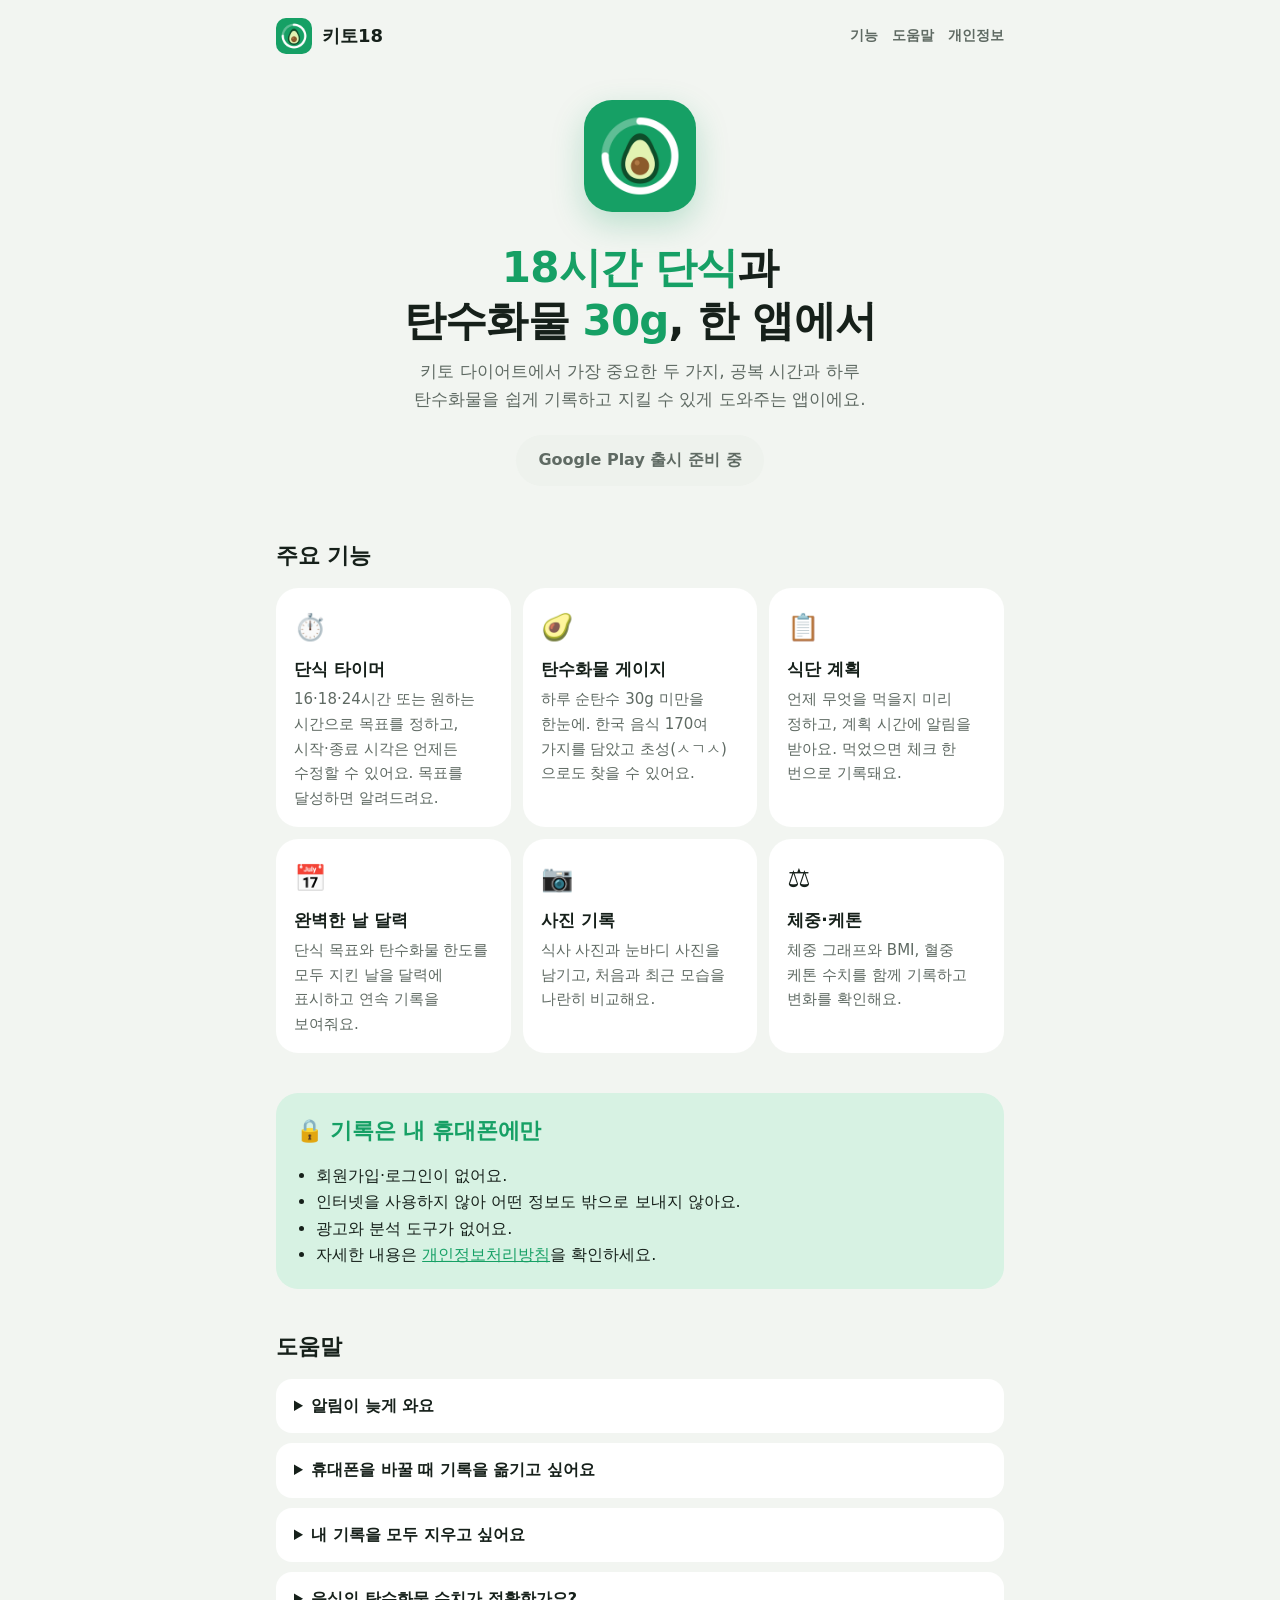
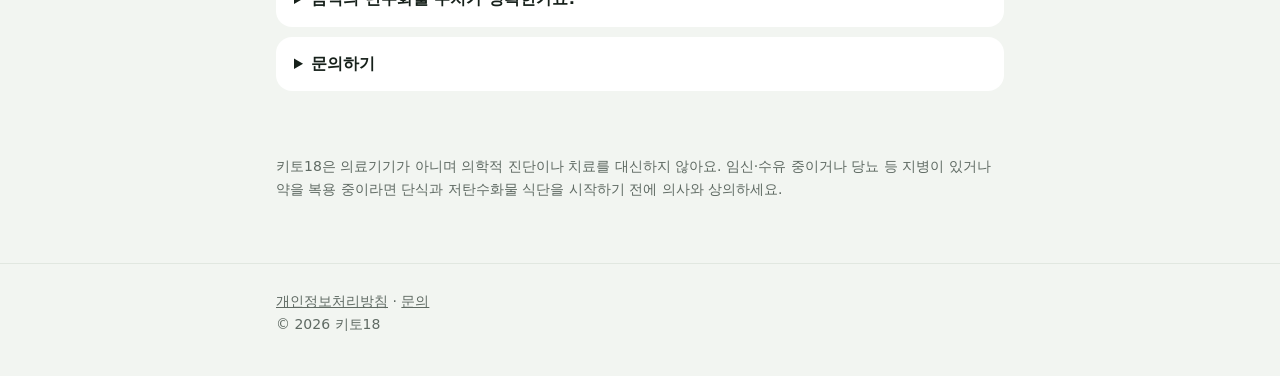
==== index.html @ cc6fd3dc "키토18 소개 페이지와 개인정보처리방침 추가 Google Play 등록용 사이트: 앱 소개, 도움말, 개인정보처리방침(한국어/영어).  Co-Authored-By: Claude O" ====
<!doctype html>
<html lang="ko">
<head>
  <meta charset="utf-8">
  <meta name="viewport" content="width=device-width, initial-scale=1">
  <title>키토18 · 18시간 단식과 탄수화물 30g</title>
  <meta name="description" content="키토18은 18시간 단식 타이머와 하루 탄수화물 30g 관리를 한 앱에서 도와주는 키토 다이어트 앱이에요. 기록은 내 휴대폰에만 저장돼요.">
  <meta property="og:title" content="키토18 · 18시간 단식과 탄수화물 30g">
  <meta property="og:description" content="단식 타이머, 탄수화물 게이지, 식단 계획, 사진 기록까지. 회원가입 없이, 기록은 내 폰에만.">
  <meta property="og:image" content="https://ilhoonseo.github.io/keto18/assets/store_icon_512.png">
  <link rel="icon" href="assets/favicon-64.png">
  <link rel="stylesheet" href="assets/style.css?v=20261026-1">
</head>
<body>
  <header class="top">
    <div class="wrap">
      <a class="brand" href="./"><img src="assets/icon-192.png" alt="">키토18</a>
      <nav>
        <a href="#features">기능</a>
        <a href="#support">도움말</a>
        <a href="privacy.html">개인정보</a>
      </nav>
    </div>
  </header>

  <main class="wrap">
    <div class="hero">
      <img class="icon" src="assets/store_icon_512.png" alt="키토18 아이콘">
      <h1><em>18시간 단식</em>과<br>탄수화물 <em>30g</em>, 한 앱에서</h1>
      <p>키토 다이어트에서 가장 중요한 두 가지, 공복 시간과 하루 탄수화물을 쉽게 기록하고 지킬 수 있게 도와주는 앱이에요.</p>
      <span class="badge soon">Google Play 출시 준비 중</span>
    </div>

    <section id="features">
      <h2>주요 기능</h2>
      <div class="grid">
        <div class="card"><div class="emo">⏱️</div><h3>단식 타이머</h3><p>16·18·24시간 또는 원하는 시간으로 목표를 정하고, 시작·종료 시각은 언제든 수정할 수 있어요. 목표를 달성하면 알려드려요.</p></div>
        <div class="card"><div class="emo">🥑</div><h3>탄수화물 게이지</h3><p>하루 순탄수 30g 미만을 한눈에. 한국 음식 170여 가지를 담았고 초성(ㅅㄱㅅ)으로도 찾을 수 있어요.</p></div>
        <div class="card"><div class="emo">📋</div><h3>식단 계획</h3><p>언제 무엇을 먹을지 미리 정하고, 계획 시간에 알림을 받아요. 먹었으면 체크 한 번으로 기록돼요.</p></div>
        <div class="card"><div class="emo">📅</div><h3>완벽한 날 달력</h3><p>단식 목표와 탄수화물 한도를 모두 지킨 날을 달력에 표시하고 연속 기록을 보여줘요.</p></div>
        <div class="card"><div class="emo">📷</div><h3>사진 기록</h3><p>식사 사진과 눈바디 사진을 남기고, 처음과 최근 모습을 나란히 비교해요.</p></div>
        <div class="card"><div class="emo">⚖️</div><h3>체중·케톤</h3><p>체중 그래프와 BMI, 혈중 케톤 수치를 함께 기록하고 변화를 확인해요.</p></div>
      </div>
    </section>

    <section>
      <div class="privacy-box">
        <h2>🔒 기록은 내 휴대폰에만</h2>
        <ul>
          <li>회원가입·로그인이 없어요.</li>
          <li>인터넷을 사용하지 않아 어떤 정보도 밖으로 보내지 않아요.</li>
          <li>광고와 분석 도구가 없어요.</li>
          <li>자세한 내용은 <a href="privacy.html">개인정보처리방침</a>을 확인하세요.</li>
        </ul>
      </div>
    </section>

    <section id="support">
      <h2>도움말</h2>
      <details>
        <summary>알림이 늦게 와요</summary>
        <p>휴대폰 설정에서 키토18의 ‘알람 및 리마인더’를 허용하면 정확한 시각에 알림이 와요. 앱의 설정 화면에서도 바로 이동할 수 있어요.</p>
      </details>
      <details>
        <summary>휴대폰을 바꿀 때 기록을 옮기고 싶어요</summary>
        <p>앱의 설정 → ‘백업 파일 만들기’로 파일을 저장한 뒤, 새 휴대폰에서 ‘백업에서 복원’을 누르세요. 사진은 백업 파일에 포함되지 않으니 필요한 사진은 사진 화면에서 ‘갤러리 저장’을 눌러 두세요.</p>
      </details>
      <details>
        <summary>내 기록을 모두 지우고 싶어요</summary>
        <p>앱을 삭제하거나 휴대폰 설정 → 애플리케이션 → 키토18 → 저장공간 → 데이터 삭제를 누르면 모든 기록과 사진이 지워져요.</p>
      </details>
      <details>
        <summary>음식의 탄수화물 수치가 정확한가요?</summary>
        <p>내장된 수치는 일반적인 평균값이라 제품마다 다를 수 있어요. 포장지에 영양성분표가 있다면 ‘직접 입력’을 이용하세요.</p>
      </details>
      <details>
        <summary>문의하기</summary>
        <p>버그 제보나 기능 제안은 <a href="https://github.com/ilhoonseo/keto18/issues">GitHub Issues</a>에 남겨주세요.</p>
      </details>
    </section>

    <section>
      <p style="color: var(--text2); font-size: 14px;">키토18은 의료기기가 아니며 의학적 진단이나 치료를 대신하지 않아요. 임신·수유 중이거나 당뇨 등 지병이 있거나 약을 복용 중이라면 단식과 저탄수화물 식단을 시작하기 전에 의사와 상의하세요.</p>
    </section>
  </main>

  <footer>
    <div class="wrap">
      <a href="privacy.html">개인정보처리방침</a> · <a href="https://github.com/ilhoonseo/keto18/issues">문의</a><br>
      © 2026 키토18
    </div>
  </footer>
</body>
</html>
---- assets/style.css ----
:root {
  --bg: #f2f5f1;
  --surface: #ffffff;
  --surface2: #eef2ed;
  --text: #16201a;
  --text2: #5f6a63;
  --line: #e1e7e0;
  --primary: #16a065;
  --primary-soft: #d7f2e3;
  --gold: #e8a22b;
  --radius: 22px;
}
@media (prefers-color-scheme: dark) {
  :root {
    --bg: #0d110f;
    --surface: #171d19;
    --surface2: #222a25;
    --text: #e9eeea;
    --text2: #98a39b;
    --line: #29322c;
    --primary: #2fc47f;
    --primary-soft: #173a28;
  }
}
* { box-sizing: border-box; }
html { -webkit-text-size-adjust: 100%; }
body {
  margin: 0;
  background: var(--bg);
  color: var(--text);
  font-family: -apple-system, "Pretendard", "Apple SD Gothic Neo", "Noto Sans KR", "Malgun Gothic", system-ui, sans-serif;
  line-height: 1.65;
  word-break: keep-all;
}
a { color: var(--primary); }
.wrap { max-width: 760px; margin: 0 auto; padding: 0 16px; }

header.top { padding: 18px 0; }
header.top .wrap { display: flex; align-items: center; gap: 10px; }
header.top a.brand { display: flex; align-items: center; gap: 10px; color: var(--text); text-decoration: none; font-weight: 800; font-size: 18px; }
header.top img { width: 36px; height: 36px; border-radius: 10px; }
header.top nav { margin-left: auto; display: flex; gap: 14px; font-size: 14px; font-weight: 600; }
header.top nav a { color: var(--text2); text-decoration: none; }

.hero { text-align: center; padding: 28px 0 40px; }
.hero img.icon { width: 112px; height: 112px; border-radius: 28px; box-shadow: 0 12px 32px rgba(22, 160, 101, .25); }
.hero h1 { font-size: clamp(28px, 7vw, 42px); line-height: 1.25; margin: 22px 0 10px; letter-spacing: -0.02em; }
.hero h1 em { font-style: normal; color: var(--primary); }
.hero p { color: var(--text2); font-size: 17px; margin: 0 auto; max-width: 30em; }
.badge { display: inline-block; margin-top: 22px; padding: 12px 22px; border-radius: 999px; background: var(--text); color: var(--bg); font-weight: 700; text-decoration: none; }
.badge.soon { background: var(--surface2); color: var(--text2); }

section { padding: 12px 0 28px; }
section h2 { font-size: 22px; margin: 0 0 14px; letter-spacing: -0.01em; }
.grid { display: grid; grid-template-columns: repeat(auto-fit, minmax(220px, 1fr)); gap: 12px; }
.card { background: var(--surface); border-radius: var(--radius); padding: 18px 18px 16px; }
.card .emo { font-size: 26px; }
.card h3 { margin: 6px 0 4px; font-size: 17px; }
.card p { margin: 0; color: var(--text2); font-size: 15px; }

.privacy-box { background: var(--primary-soft); border-radius: var(--radius); padding: 20px; }
.privacy-box h2 { color: var(--primary); }
.privacy-box ul { margin: 0; padding-left: 20px; }

details { background: var(--surface); border-radius: 16px; padding: 14px 18px; margin-bottom: 10px; }
details summary { cursor: pointer; font-weight: 700; }
details p { margin: 10px 0 2px; color: var(--text2); }

footer { padding: 26px 0 40px; color: var(--text2); font-size: 14px; border-top: 1px solid var(--line); margin-top: 20px; }
footer a { color: var(--text2); }

/* policy page */
article.doc { background: var(--surface); border-radius: var(--radius); padding: 22px 20px; margin-bottom: 18px; }
article.doc h1 { font-size: 26px; margin: 0 0 4px; }
article.doc .meta { color: var(--text2); font-size: 14px; margin: 0 0 18px; }
article.doc h2 { font-size: 18px; margin: 26px 0 8px; }
article.doc p, article.doc li { font-size: 15.5px; }
article.doc ul { padding-left: 20px; }
article.doc table { width: 100%; border-collapse: collapse; font-size: 14.5px; }
article.doc th, article.doc td { text-align: left; padding: 8px 6px; border-bottom: 1px solid var(--line); vertical-align: top; }
article.doc th { color: var(--text2); font-weight: 600; white-space: nowrap; }
.lang-switch { display: flex; gap: 8px; margin: 4px 0 16px; }
.lang-switch a { padding: 6px 14px; border-radius: 999px; background: var(--surface2); color: var(--text); text-decoration: none; font-size: 14px; font-weight: 600; }
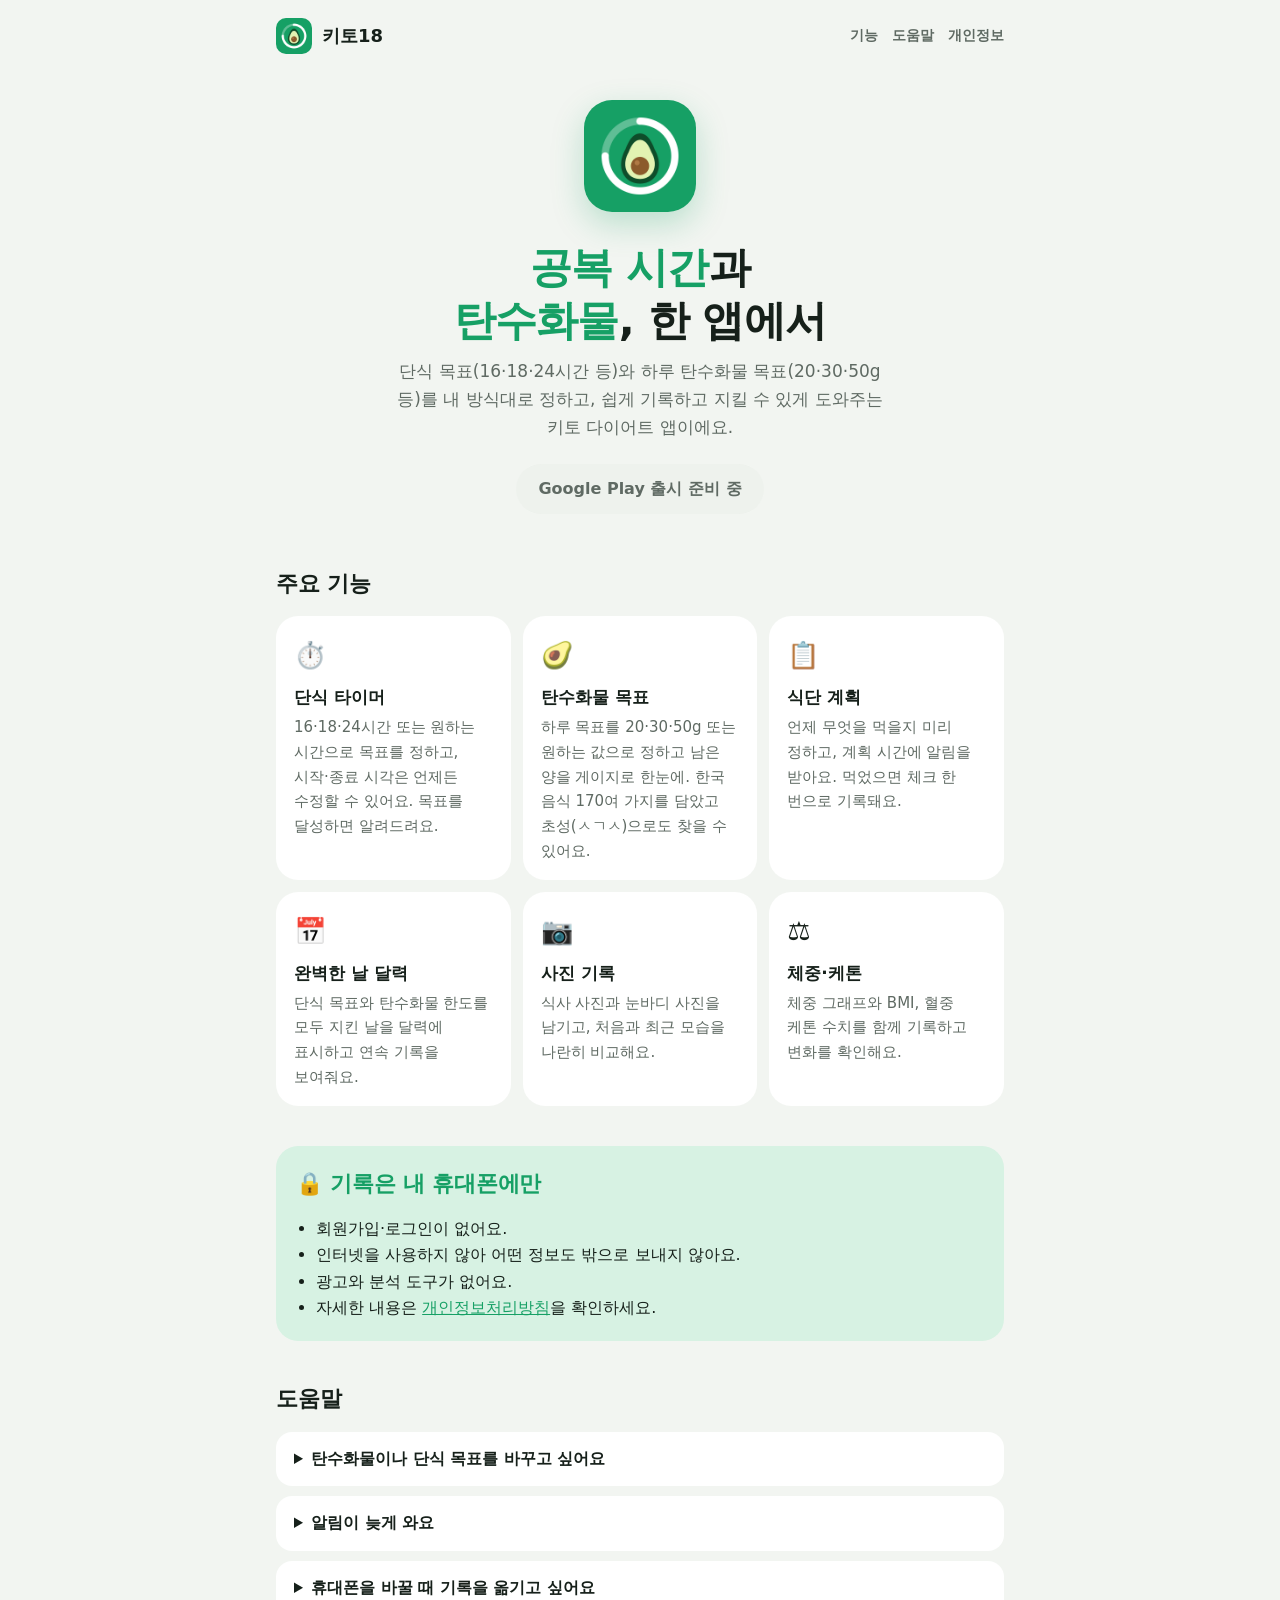
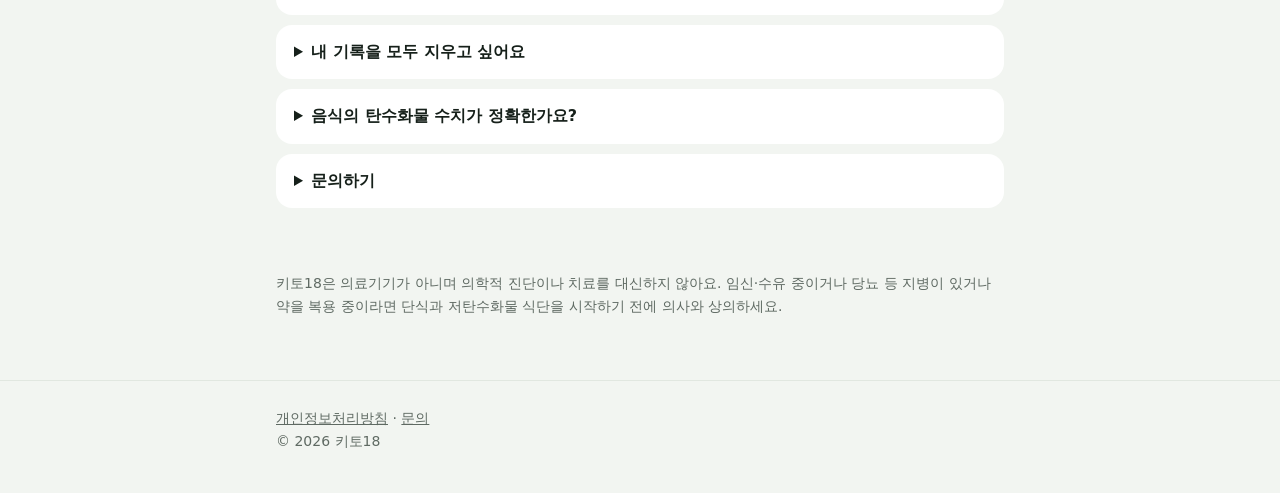
==== commit 50e9e917: "목표를 직접 정할 수 있다는 내용으로 소개 문구 수정 탄수화물 30g 고정이 아니라 20·30·50g 등 원하는 목표로 설정한다는 점, '모든 기록 지우기' 안내를 추가.  Co-" ====
--- a/index.html
+++ b/index.html
@@ -3,13 +3,13 @@
 <head>
   <meta charset="utf-8">
   <meta name="viewport" content="width=device-width, initial-scale=1">
-  <title>키토18 · 18시간 단식과 탄수화물 30g</title>
-  <meta name="description" content="키토18은 18시간 단식 타이머와 하루 탄수화물 30g 관리를 한 앱에서 도와주는 키토 다이어트 앱이에요. 기록은 내 휴대폰에만 저장돼요.">
-  <meta property="og:title" content="키토18 · 18시간 단식과 탄수화물 30g">
+  <title>키토18 · 단식 타이머와 탄수화물 목표 관리</title>
+  <meta name="description" content="키토18은 단식 타이머와 하루 탄수화물 목표 관리를 한 앱에서 도와주는 키토 다이어트 앱이에요. 목표는 내 방식대로, 기록은 내 휴대폰에만.">
+  <meta property="og:title" content="키토18 · 단식 타이머와 탄수화물 목표 관리">
   <meta property="og:description" content="단식 타이머, 탄수화물 게이지, 식단 계획, 사진 기록까지. 회원가입 없이, 기록은 내 폰에만.">
   <meta property="og:image" content="https://ilhoonseo.github.io/keto18/assets/store_icon_512.png">
   <link rel="icon" href="assets/favicon-64.png">
-  <link rel="stylesheet" href="assets/style.css?v=20261026-1">
+  <link rel="stylesheet" href="assets/style.css?v=20261026-2">
 </head>
 <body>
   <header class="top">
@@ -26,8 +26,8 @@
   <main class="wrap">
     <div class="hero">
       <img class="icon" src="assets/store_icon_512.png" alt="키토18 아이콘">
-      <h1><em>18시간 단식</em>과<br>탄수화물 <em>30g</em>, 한 앱에서</h1>
-      <p>키토 다이어트에서 가장 중요한 두 가지, 공복 시간과 하루 탄수화물을 쉽게 기록하고 지킬 수 있게 도와주는 앱이에요.</p>
+      <h1><em>공복 시간</em>과<br><em>탄수화물</em>, 한 앱에서</h1>
+      <p>단식 목표(16·18·24시간 등)와 하루 탄수화물 목표(20·30·50g 등)를 내 방식대로 정하고, 쉽게 기록하고 지킬 수 있게 도와주는 키토 다이어트 앱이에요.</p>
       <span class="badge soon">Google Play 출시 준비 중</span>
     </div>
 
@@ -35,7 +35,7 @@
       <h2>주요 기능</h2>
       <div class="grid">
         <div class="card"><div class="emo">⏱️</div><h3>단식 타이머</h3><p>16·18·24시간 또는 원하는 시간으로 목표를 정하고, 시작·종료 시각은 언제든 수정할 수 있어요. 목표를 달성하면 알려드려요.</p></div>
-        <div class="card"><div class="emo">🥑</div><h3>탄수화물 게이지</h3><p>하루 순탄수 30g 미만을 한눈에. 한국 음식 170여 가지를 담았고 초성(ㅅㄱㅅ)으로도 찾을 수 있어요.</p></div>
+        <div class="card"><div class="emo">🥑</div><h3>탄수화물 목표</h3><p>하루 목표를 20·30·50g 또는 원하는 값으로 정하고 남은 양을 게이지로 한눈에. 한국 음식 170여 가지를 담았고 초성(ㅅㄱㅅ)으로도 찾을 수 있어요.</p></div>
         <div class="card"><div class="emo">📋</div><h3>식단 계획</h3><p>언제 무엇을 먹을지 미리 정하고, 계획 시간에 알림을 받아요. 먹었으면 체크 한 번으로 기록돼요.</p></div>
         <div class="card"><div class="emo">📅</div><h3>완벽한 날 달력</h3><p>단식 목표와 탄수화물 한도를 모두 지킨 날을 달력에 표시하고 연속 기록을 보여줘요.</p></div>
         <div class="card"><div class="emo">📷</div><h3>사진 기록</h3><p>식사 사진과 눈바디 사진을 남기고, 처음과 최근 모습을 나란히 비교해요.</p></div>
@@ -58,6 +58,10 @@
     <section id="support">
       <h2>도움말</h2>
       <details>
+        <summary>탄수화물이나 단식 목표를 바꾸고 싶어요</summary>
+        <p>식단 화면의 ‘목표 ○g 미만 ✎’을 누르거나 설정 → 하루 탄수화물 목표에서 바꿀 수 있어요. 단식 목표는 단식 화면의 16·18·24시간 버튼이나 ‘⚙ 설정’에서 원하는 시간으로 정할 수 있어요.</p>
+      </details>
+      <details>
         <summary>알림이 늦게 와요</summary>
         <p>휴대폰 설정에서 키토18의 ‘알람 및 리마인더’를 허용하면 정확한 시각에 알림이 와요. 앱의 설정 화면에서도 바로 이동할 수 있어요.</p>
       </details>
@@ -67,7 +71,7 @@
       </details>
       <details>
         <summary>내 기록을 모두 지우고 싶어요</summary>
-        <p>앱을 삭제하거나 휴대폰 설정 → 애플리케이션 → 키토18 → 저장공간 → 데이터 삭제를 누르면 모든 기록과 사진이 지워져요.</p>
+        <p>앱의 설정 → ‘모든 기록 지우기’를 누르면 기록과 사진이 지워져요. 앱을 삭제하거나 휴대폰 설정 → 애플리케이션 → 키토18 → 저장공간 → 데이터 삭제를 눌러도 모두 지워져요.</p>
       </details>
       <details>
         <summary>음식의 탄수화물 수치가 정확한가요?</summary>
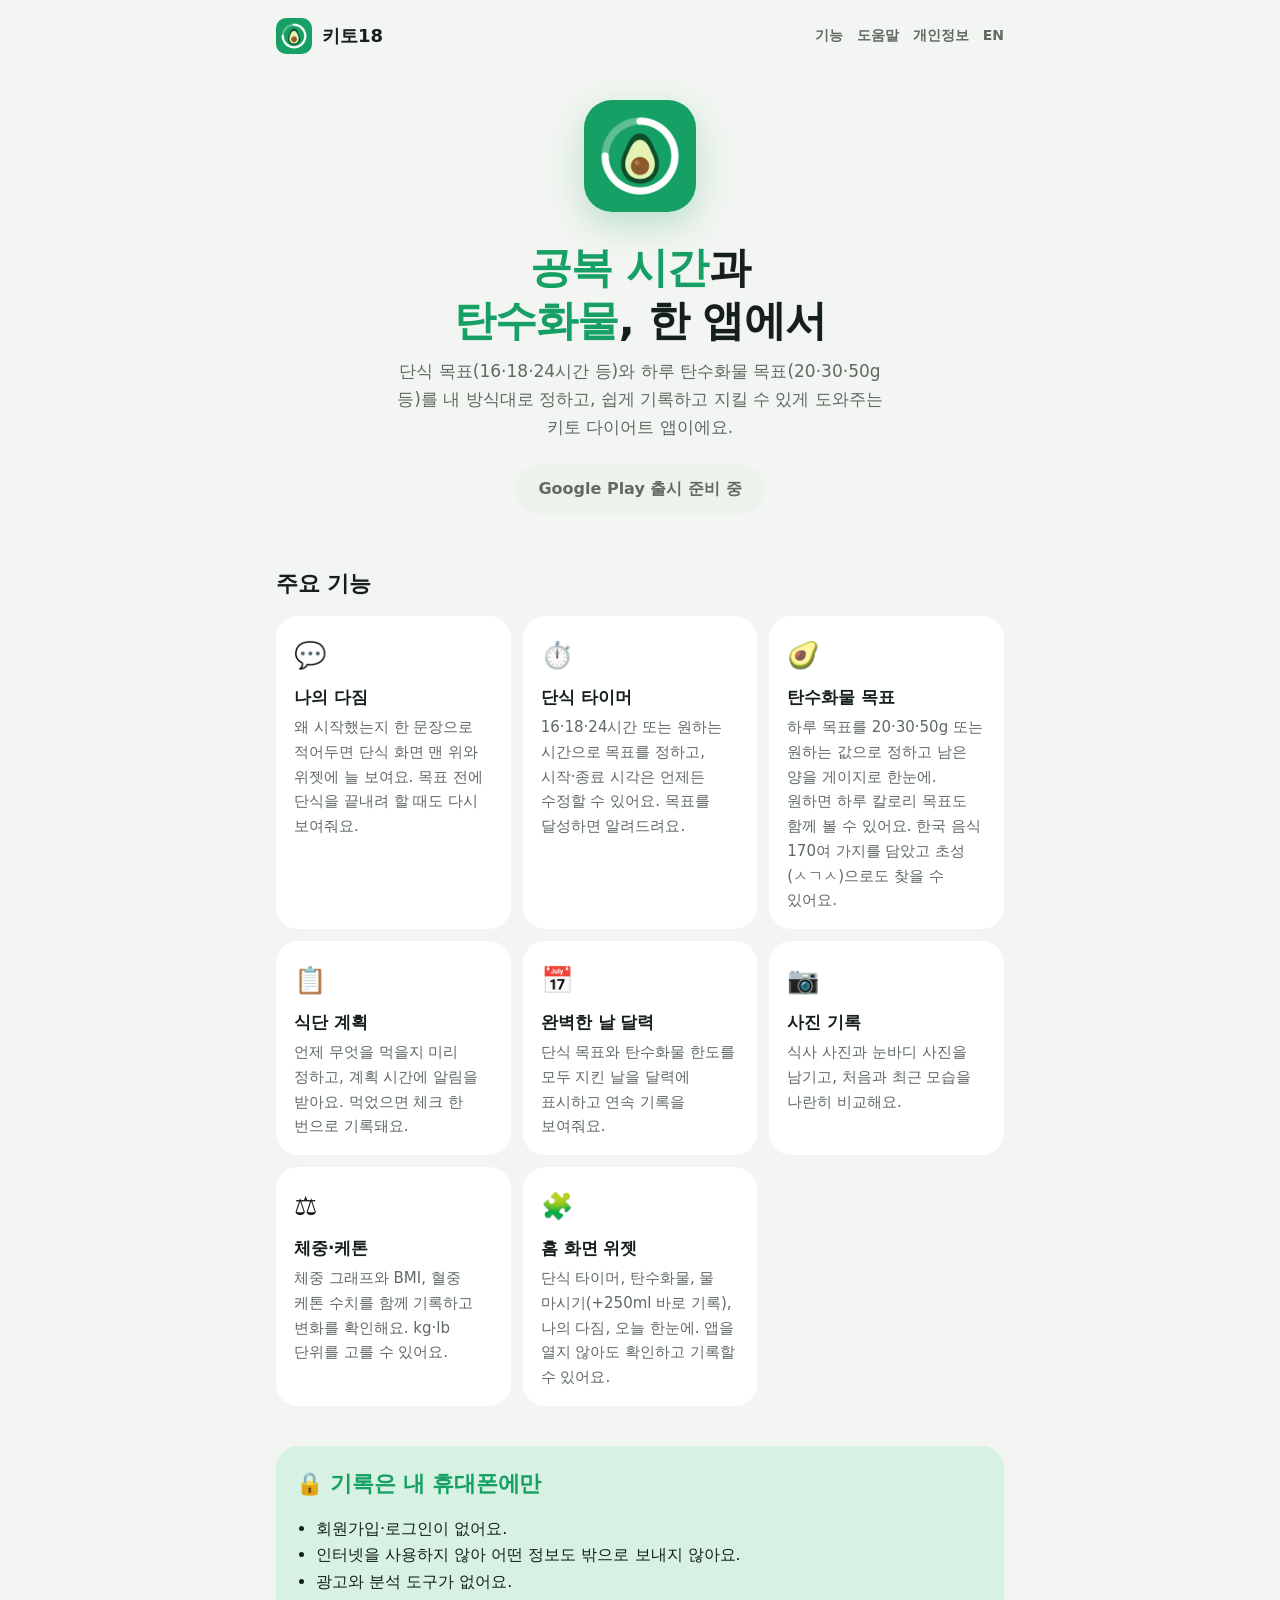
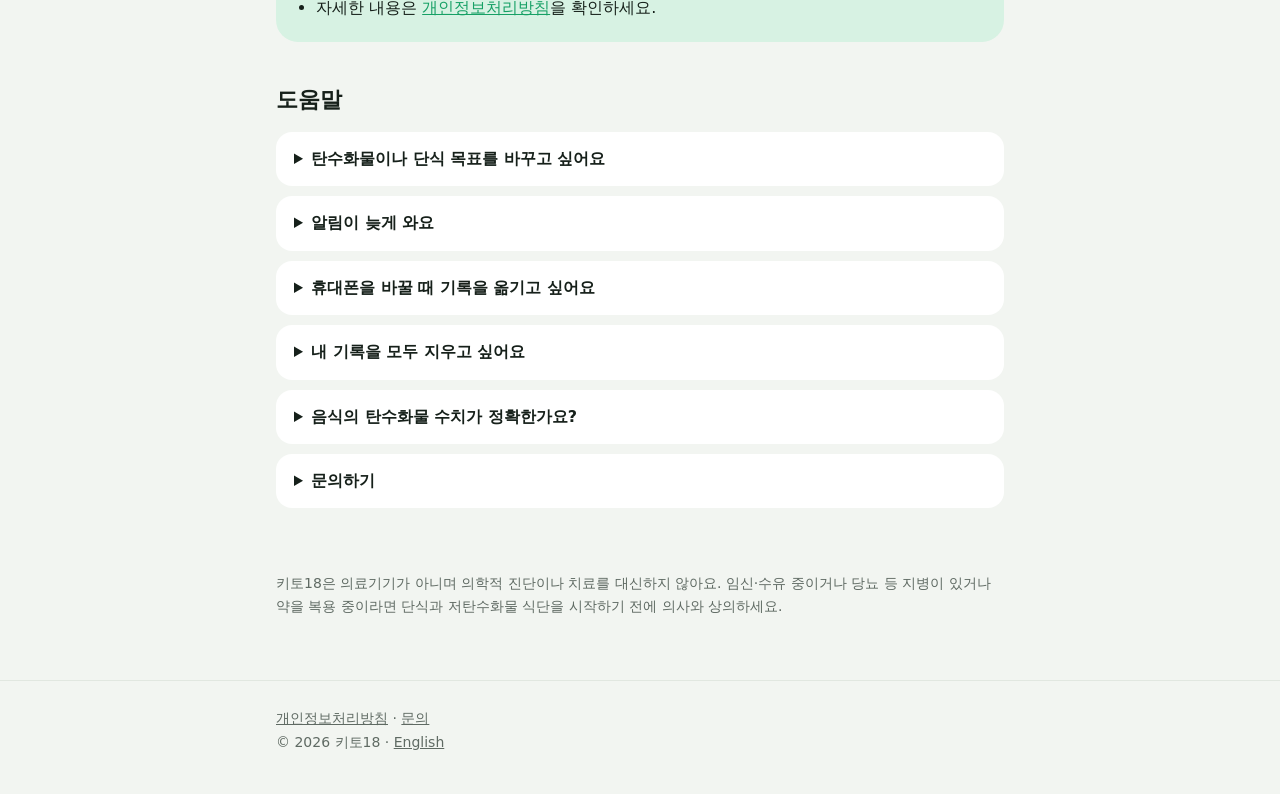
==== commit 0e873689: "영어 페이지 추가, 나의 다짐·칼로리 목표·위젯 소개 Co-Authored-By: Claude Opus 5.5 <noreply@anthropic.com>" ====
--- a/index.html
+++ b/index.html
@@ -19,6 +19,7 @@
         <a href="#features">기능</a>
         <a href="#support">도움말</a>
         <a href="privacy.html">개인정보</a>
+        <a href="en.html">EN</a>
       </nav>
     </div>
   </header>
@@ -34,12 +35,14 @@
     <section id="features">
       <h2>주요 기능</h2>
       <div class="grid">
+        <div class="card"><div class="emo">💬</div><h3>나의 다짐</h3><p>왜 시작했는지 한 문장으로 적어두면 단식 화면 맨 위와 위젯에 늘 보여요. 목표 전에 단식을 끝내려 할 때도 다시 보여줘요.</p></div>
         <div class="card"><div class="emo">⏱️</div><h3>단식 타이머</h3><p>16·18·24시간 또는 원하는 시간으로 목표를 정하고, 시작·종료 시각은 언제든 수정할 수 있어요. 목표를 달성하면 알려드려요.</p></div>
-        <div class="card"><div class="emo">🥑</div><h3>탄수화물 목표</h3><p>하루 목표를 20·30·50g 또는 원하는 값으로 정하고 남은 양을 게이지로 한눈에. 한국 음식 170여 가지를 담았고 초성(ㅅㄱㅅ)으로도 찾을 수 있어요.</p></div>
+        <div class="card"><div class="emo">🥑</div><h3>탄수화물 목표</h3><p>하루 목표를 20·30·50g 또는 원하는 값으로 정하고 남은 양을 게이지로 한눈에. 원하면 하루 칼로리 목표도 함께 볼 수 있어요. 한국 음식 170여 가지를 담았고 초성(ㅅㄱㅅ)으로도 찾을 수 있어요.</p></div>
         <div class="card"><div class="emo">📋</div><h3>식단 계획</h3><p>언제 무엇을 먹을지 미리 정하고, 계획 시간에 알림을 받아요. 먹었으면 체크 한 번으로 기록돼요.</p></div>
         <div class="card"><div class="emo">📅</div><h3>완벽한 날 달력</h3><p>단식 목표와 탄수화물 한도를 모두 지킨 날을 달력에 표시하고 연속 기록을 보여줘요.</p></div>
         <div class="card"><div class="emo">📷</div><h3>사진 기록</h3><p>식사 사진과 눈바디 사진을 남기고, 처음과 최근 모습을 나란히 비교해요.</p></div>
-        <div class="card"><div class="emo">⚖️</div><h3>체중·케톤</h3><p>체중 그래프와 BMI, 혈중 케톤 수치를 함께 기록하고 변화를 확인해요.</p></div>
+        <div class="card"><div class="emo">⚖️</div><h3>체중·케톤</h3><p>체중 그래프와 BMI, 혈중 케톤 수치를 함께 기록하고 변화를 확인해요. kg·lb 단위를 고를 수 있어요.</p></div>
+        <div class="card"><div class="emo">🧩</div><h3>홈 화면 위젯</h3><p>단식 타이머, 탄수화물, 물 마시기(+250ml 바로 기록), 나의 다짐, 오늘 한눈에. 앱을 열지 않아도 확인하고 기록할 수 있어요.</p></div>
       </div>
     </section>
 
@@ -91,7 +94,7 @@
   <footer>
     <div class="wrap">
       <a href="privacy.html">개인정보처리방침</a> · <a href="https://github.com/ilhoonseo/keto18/issues">문의</a><br>
-      © 2026 키토18
+      © 2026 키토18 · <a href="en.html">English</a>
     </div>
   </footer>
 </body>
